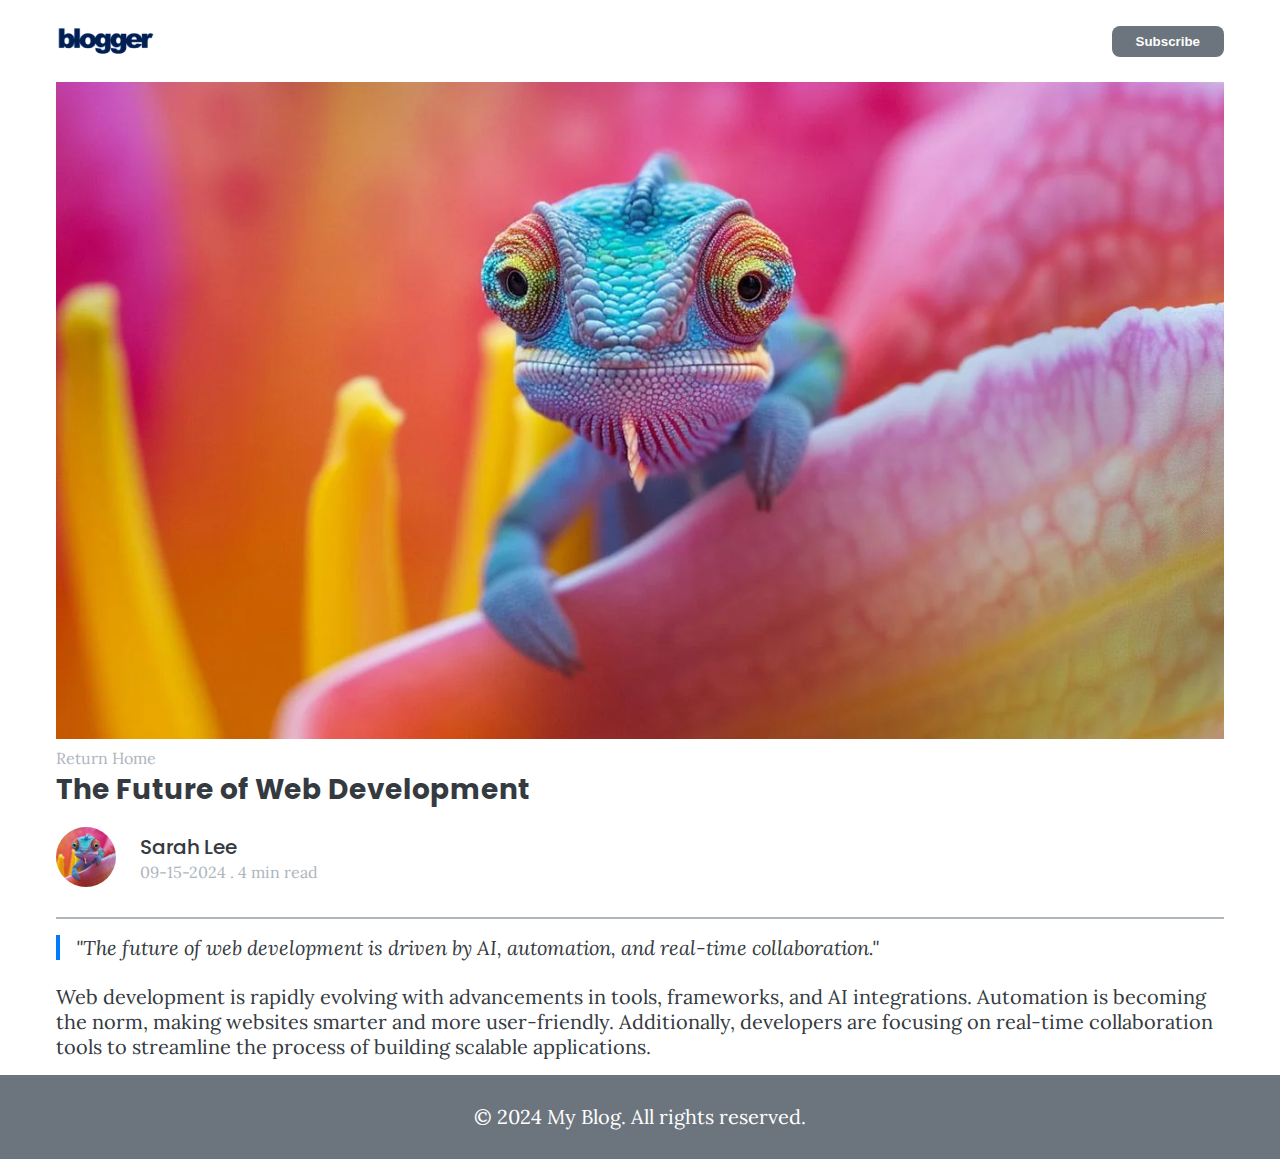
==== pages/blog1.html @ 325bbc99 "Initial commit" ====
<!DOCTYPE html>
<html lang="en">
  <head>
    <meta charset="UTF-8" />
    <meta name="viewport" content="width=device-width, initial-scale=1.0" />
    <link
      href="https://fonts.googleapis.com/css2?family=Lora:wght@400;700&family=Poppins:wght@500;700&display=swap"
      rel="stylesheet"
    />
    <link rel="stylesheet" href="../css/blog.css" />
    <title>The Future of Web Development</title>
  </head>
  <body>
    <div class="layout container">
      <!-- Header -->
      <div class="header">
        <img src="../images/logo.png" alt="Header image" class="logo" />
        <button href="./index.html" class="button">Subscribe</button>
      </div>

      <!-- Blog Image -->
      <div class="blog-image">
        <img src="../images/1.jpg" alt="Detailed Blog Image" />
        <a href="../index.html" class="meta-text">Return Home</a>
        <h1 class="title">The Future of Web Development</h1>
      </div>

      <!-- Author -->
      <div class="author underline">
        <img src="../images/1.jpg" alt="Profile image" class="thumbnail-xs" />
        <div class="author-bio">
          <h1 class="subtitle">Sarah Lee</h1>
          <p class="meta-text">09-15-2024 . 4 min read</p>
        </div>
      </div>

      <!-- Blog Content -->
      <article class="blog-content">
        <p class="quotes">
          "The future of web development is driven by AI, automation, and real-time collaboration."
        </p>
        <p class="paragraph">
          Web development is rapidly evolving with advancements in tools, frameworks, and AI integrations. Automation is becoming the norm, making websites smarter and more user-friendly. Additionally, developers are focusing on real-time collaboration tools to streamline the process of building scalable applications.
        </p>
      </article>
    </div>
    <footer>
      <p>&copy; 2024 My Blog. All rights reserved.</p>
    </footer>
  </body>
</html>
---- css/blog.css ----
@import url('./style-guide.css');

.layout {
  display: grid;
  grid-template-columns: 1fr;
  grid-template-rows: auto auto auto auto;
  grid-template-areas:
    "header"
    "blog-image"
    "author"
    "blog-content";

  grid-gap: var(--spacing-sm);
}

/* Header */
.header {
  grid-area: header;
  display: flex;
  align-items: center;
  justify-content: space-between;
}

/* Blog Image */
.blog-image {
  grid-area: blog-image;
}

/* Author */
.author {
  grid-area: author;

  display: flex;
  align-items: center;
  gap: var(--spacing-md);
  
}

.author-bio {
  display: flex;
  flex-direction: column;
}

/* Blog Content */
.blog-content {
  grid-area: blog-content;
}
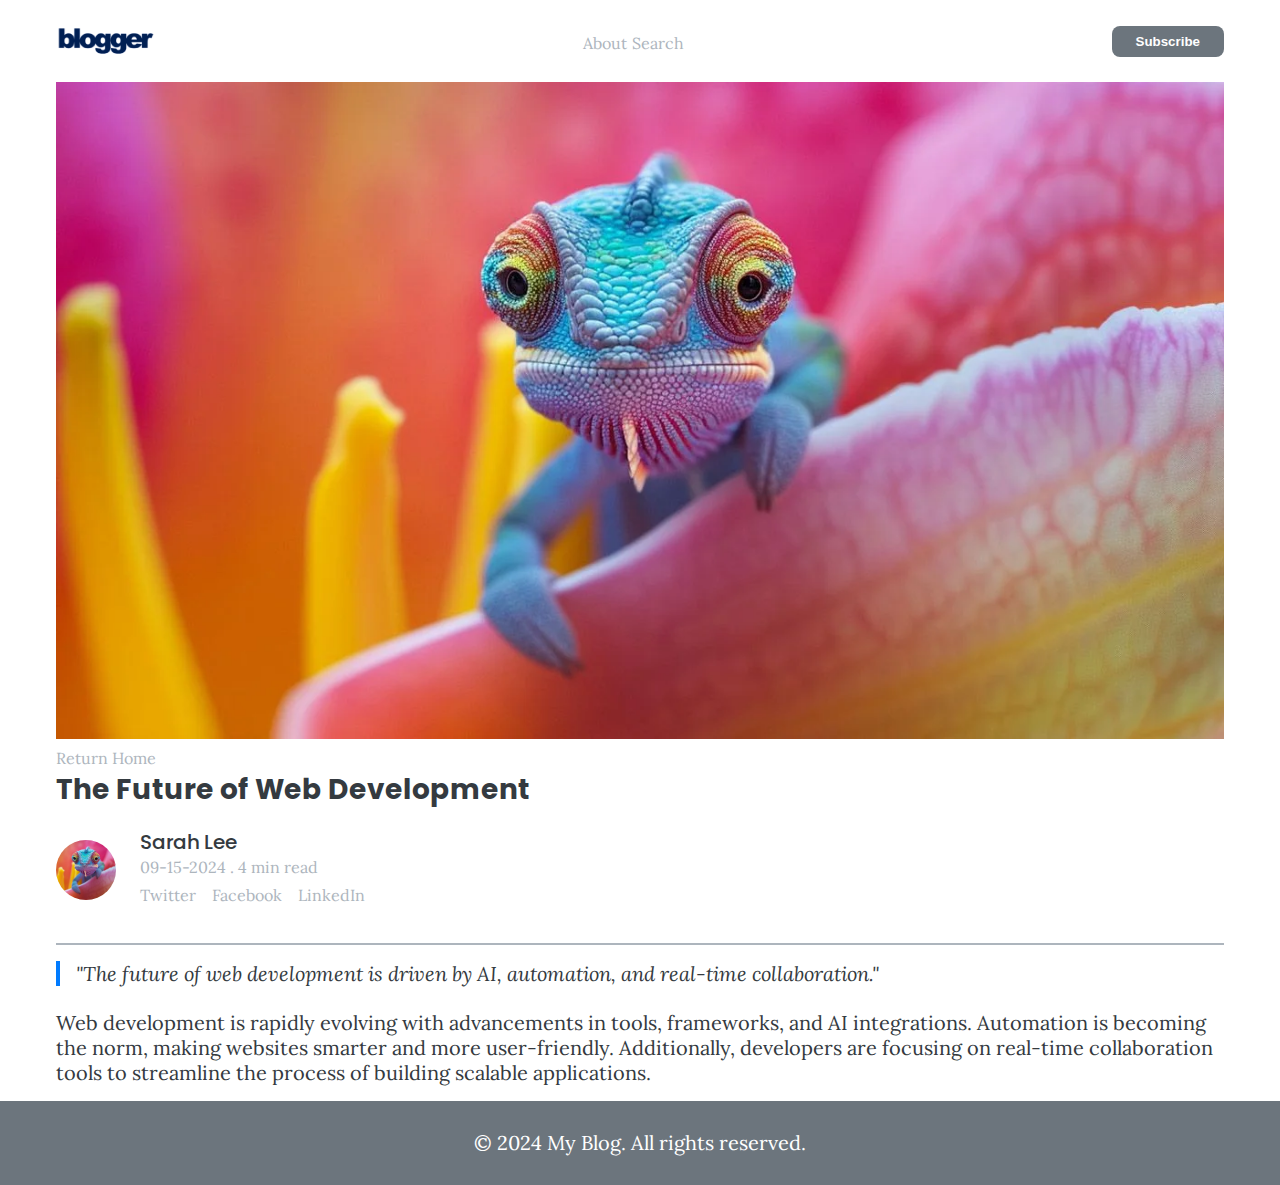
==== commit 90fea23f: "update reviews." ====
--- a/pages/blog1.html
+++ b/pages/blog1.html
@@ -14,33 +14,63 @@
     <div class="layout container">
       <!-- Header -->
       <div class="header">
-        <img src="../images/logo.png" alt="Header image" class="logo" />
+        <img src="../assets/logo.png" alt="Header image" class="logo" />
+        <nav class="navigation">
+          <a href="../pages/bio.html" class="meta-text">About</a>
+          <a href="#search" class="meta-text">Search</a>
+        </nav>
         <button href="./index.html" class="button">Subscribe</button>
       </div>
 
       <!-- Blog Image -->
       <div class="blog-image">
-        <img src="../images/1.jpg" alt="Detailed Blog Image" />
+        <img src="../assets/1.jpg" alt="Detailed Blog Image" />
         <a href="../index.html" class="meta-text">Return Home</a>
         <h1 class="title">The Future of Web Development</h1>
       </div>
 
       <!-- Author -->
       <div class="author underline">
-        <img src="../images/1.jpg" alt="Profile image" class="thumbnail-xs" />
+        <img src="../assets/1.jpg" alt="Profile image" class="thumbnail-xs" />
         <div class="author-bio">
           <h1 class="subtitle">Sarah Lee</h1>
           <p class="meta-text">09-15-2024 . 4 min read</p>
+          <!-- Social Sharing -->
+          <div class="social-sharing">
+            <a
+              href="https://twitter.com/share?url=your_url_here"
+              target="_blank"
+              class="meta-text"
+              >Twitter</a
+            >
+            <a
+              href="https://www.facebook.com/sharer/sharer.php?u=your_url_here"
+              target="_blank"
+              class="meta-text"
+              >Facebook</a
+            >
+            <a
+              href="https://www.linkedin.com/shareArticle?mini=true&url=your_url_here"
+              target="_blank"
+              class="meta-text"
+              >LinkedIn</a
+            >
+          </div>
         </div>
       </div>
 
       <!-- Blog Content -->
       <article class="blog-content">
         <p class="quotes">
-          "The future of web development is driven by AI, automation, and real-time collaboration."
+          "The future of web development is driven by AI, automation, and
+          real-time collaboration."
         </p>
         <p class="paragraph">
-          Web development is rapidly evolving with advancements in tools, frameworks, and AI integrations. Automation is becoming the norm, making websites smarter and more user-friendly. Additionally, developers are focusing on real-time collaboration tools to streamline the process of building scalable applications.
+          Web development is rapidly evolving with advancements in tools,
+          frameworks, and AI integrations. Automation is becoming the norm,
+          making websites smarter and more user-friendly. Additionally,
+          developers are focusing on real-time collaboration tools to streamline
+          the process of building scalable applications.
         </p>
       </article>
     </div>
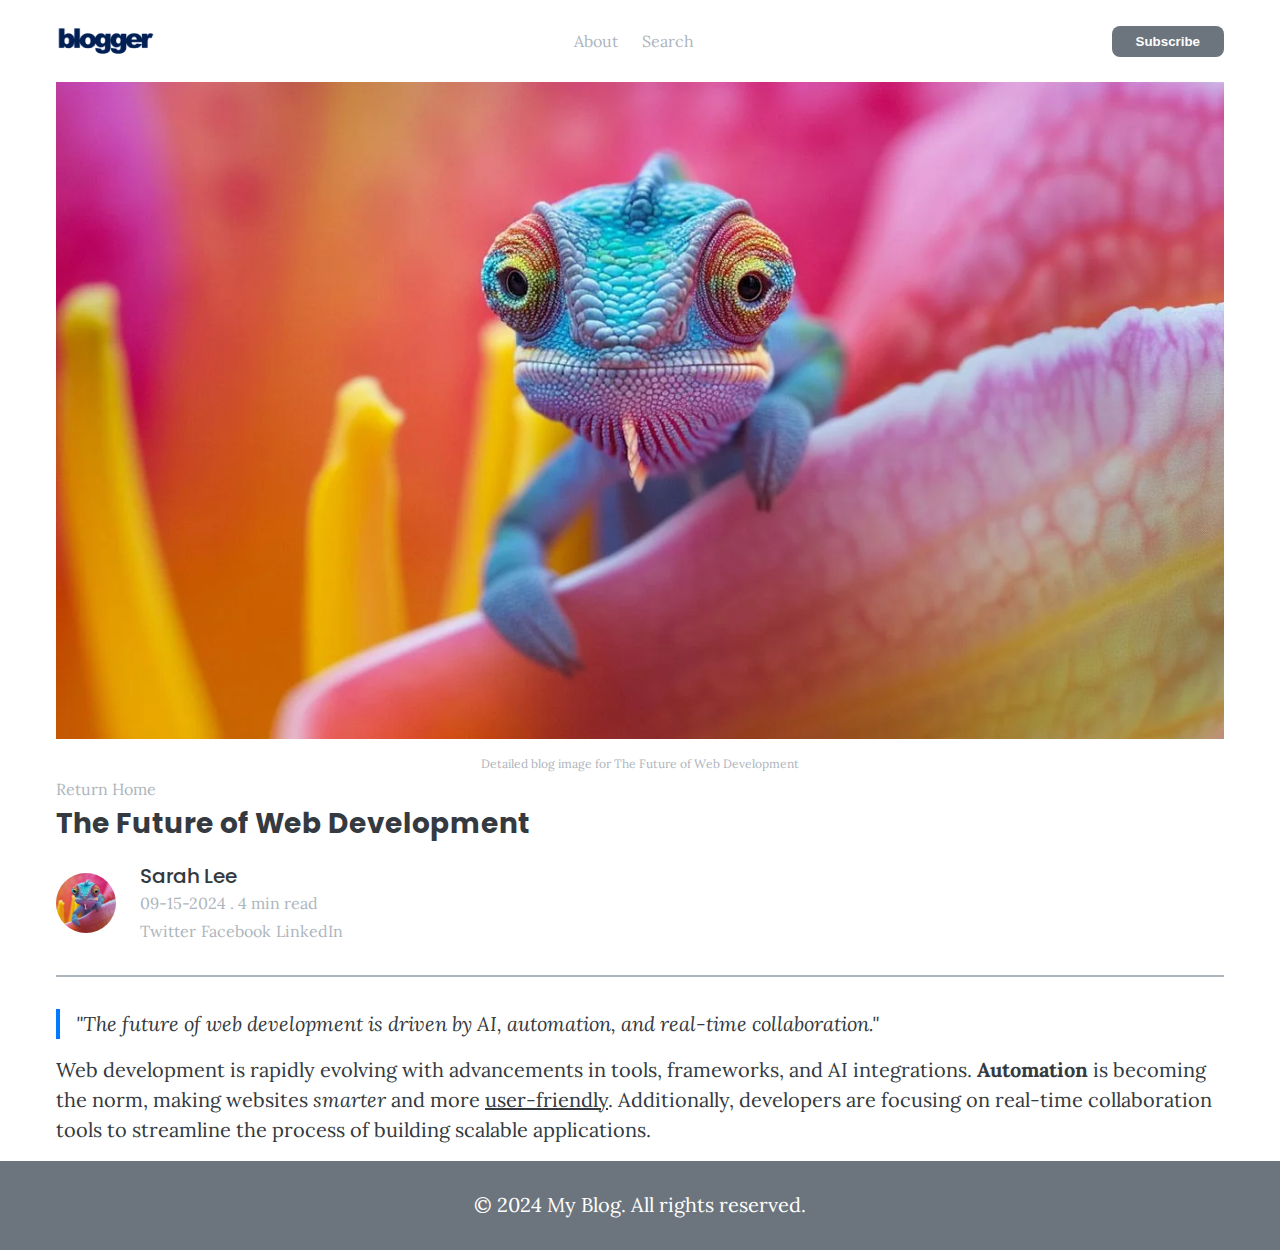
==== commit 3c2f7e88: "update reviews." ====
--- a/pages/blog1.html
+++ b/pages/blog1.html
@@ -7,7 +7,7 @@
       href="https://fonts.googleapis.com/css2?family=Lora:wght@400;700&family=Poppins:wght@500;700&display=swap"
       rel="stylesheet"
     />
-    <link rel="stylesheet" href="../css/blog.css" />
+    <link rel="stylesheet" href="../css/post.css" />
     <title>The Future of Web Development</title>
   </head>
   <body>
@@ -15,7 +15,7 @@
       <!-- Header -->
       <div class="header">
         <img src="../assets/logo.png" alt="Header image" class="logo" />
-        <nav class="navigation">
+        <nav>
           <a href="../pages/bio.html" class="meta-text">About</a>
           <a href="#search" class="meta-text">Search</a>
         </nav>
@@ -25,6 +25,9 @@
       <!-- Blog Image -->
       <div class="blog-image">
         <img src="../assets/1.jpg" alt="Detailed Blog Image" />
+        <figcaption class="figcaption">
+          Detailed blog image for The Future of Web Development
+        </figcaption>
         <a href="../index.html" class="meta-text">Return Home</a>
         <h1 class="title">The Future of Web Development</h1>
       </div>
@@ -61,16 +64,16 @@
 
       <!-- Blog Content -->
       <article class="blog-content">
-        <p class="quotes">
+        <blockquote class="quotes">
           "The future of web development is driven by AI, automation, and
           real-time collaboration."
-        </p>
+        </blockquote>
         <p class="paragraph">
           Web development is rapidly evolving with advancements in tools,
-          frameworks, and AI integrations. Automation is becoming the norm,
-          making websites smarter and more user-friendly. Additionally,
-          developers are focusing on real-time collaboration tools to streamline
-          the process of building scalable applications.
+          frameworks, and AI integrations. <b>Automation</b> is becoming the
+          norm, making websites <em>smarter</em> and more <u>user-friendly</u>.
+          Additionally, developers are focusing on real-time collaboration tools
+          to streamline the process of building scalable applications.
         </p>
       </article>
     </div>
--- a/css/post.css
+++ b/css/post.css
@@ -0,0 +1,37 @@
+@import url("./main.css");
+
+.layout {
+  display: grid;
+  grid-template-columns: 1fr;
+  grid-template-rows: auto auto auto auto;
+  grid-template-areas:
+    "header"
+    "blog-image"
+    "author"
+    "blog-content";
+
+  grid-gap: var(--spacing-sm);
+}
+
+/* Blog Image */
+.blog-image {
+  grid-area: blog-image;
+}
+
+/* Author */
+.author {
+  grid-area: author;
+  display: flex;
+  align-items: center;
+  gap: var(--spacing-md);
+}
+
+.author-bio {
+  display: flex;
+  flex-direction: column;
+}
+
+/* Blog Content */
+.blog-content {
+  grid-area: blog-content;
+}
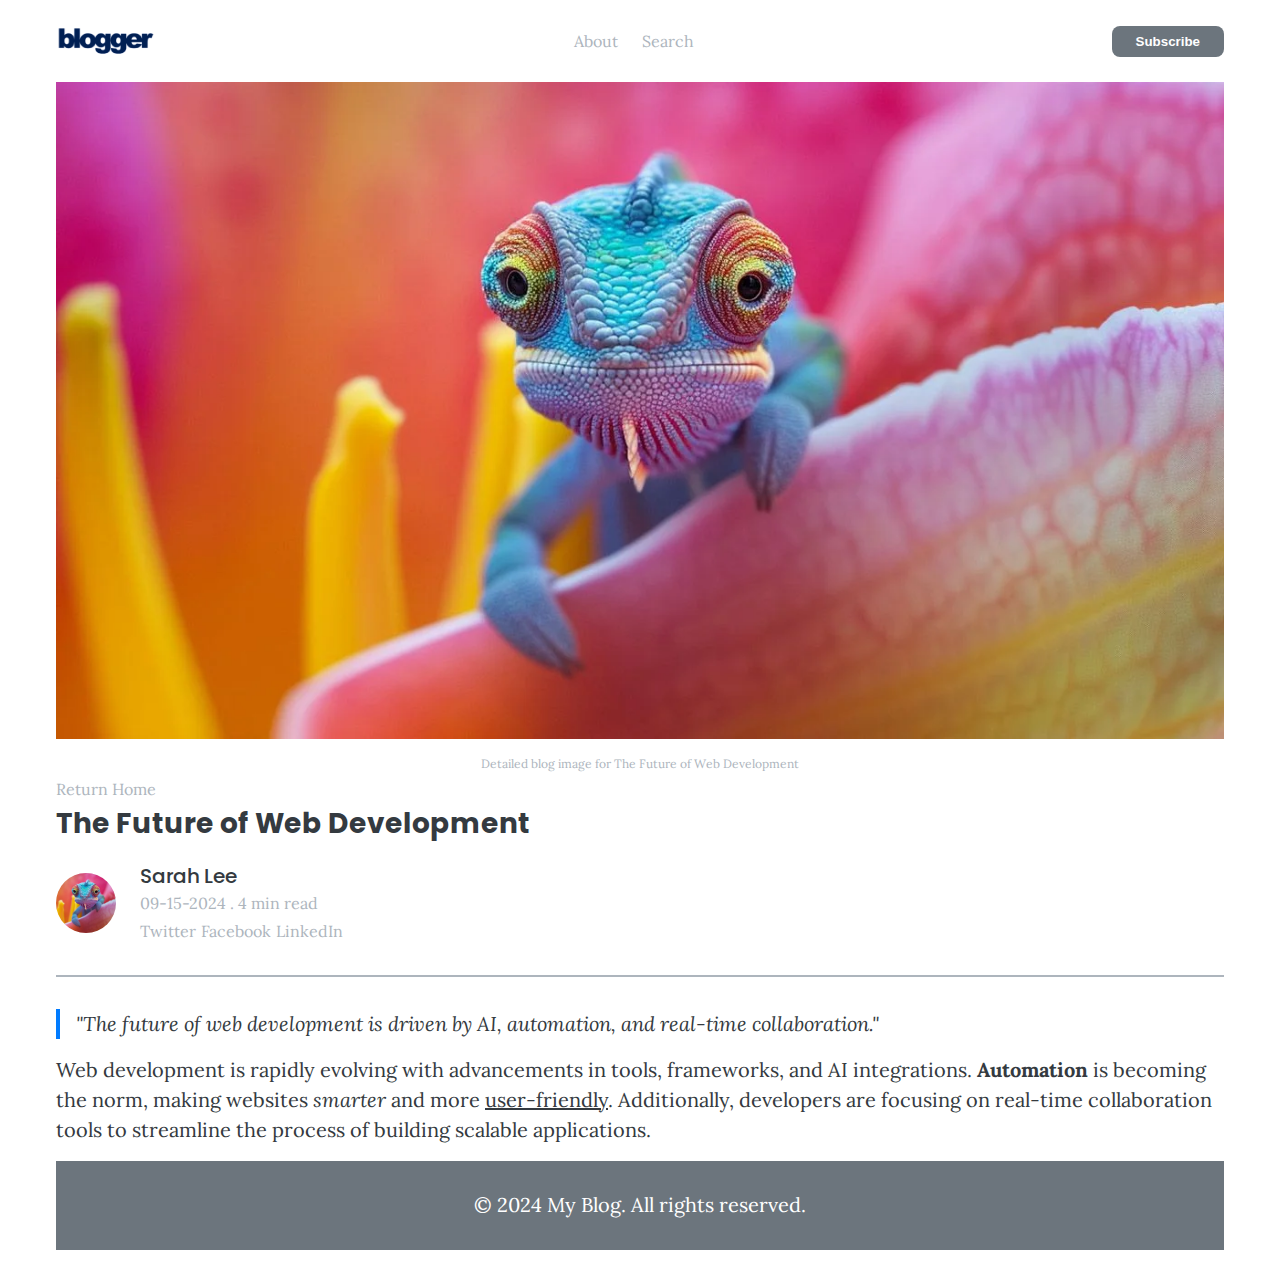
==== commit ae8315dc: "updates last review feedback." ====
--- a/pages/blog1.html
+++ b/pages/blog1.html
@@ -24,10 +24,12 @@
 
       <!-- Blog Image -->
       <div class="blog-image">
+      <figure>
         <img src="../assets/1.jpg" alt="Detailed Blog Image" />
         <figcaption class="figcaption">
           Detailed blog image for The Future of Web Development
         </figcaption>
+      </figure>
         <a href="../index.html" class="meta-text">Return Home</a>
         <h1 class="title">The Future of Web Development</h1>
       </div>
@@ -36,7 +38,7 @@
       <div class="author underline">
         <img src="../assets/1.jpg" alt="Profile image" class="thumbnail-xs" />
         <div class="author-bio">
-          <h1 class="subtitle">Sarah Lee</h1>
+          <h2 class="subtitle">Sarah Lee</h2>
           <p class="meta-text">09-15-2024 . 4 min read</p>
           <!-- Social Sharing -->
           <div class="social-sharing">
@@ -76,7 +78,7 @@
           to streamline the process of building scalable applications.
         </p>
       </article>
-    </div>
+    </figure>
     <footer>
       <p>&copy; 2024 My Blog. All rights reserved.</p>
     </footer>
